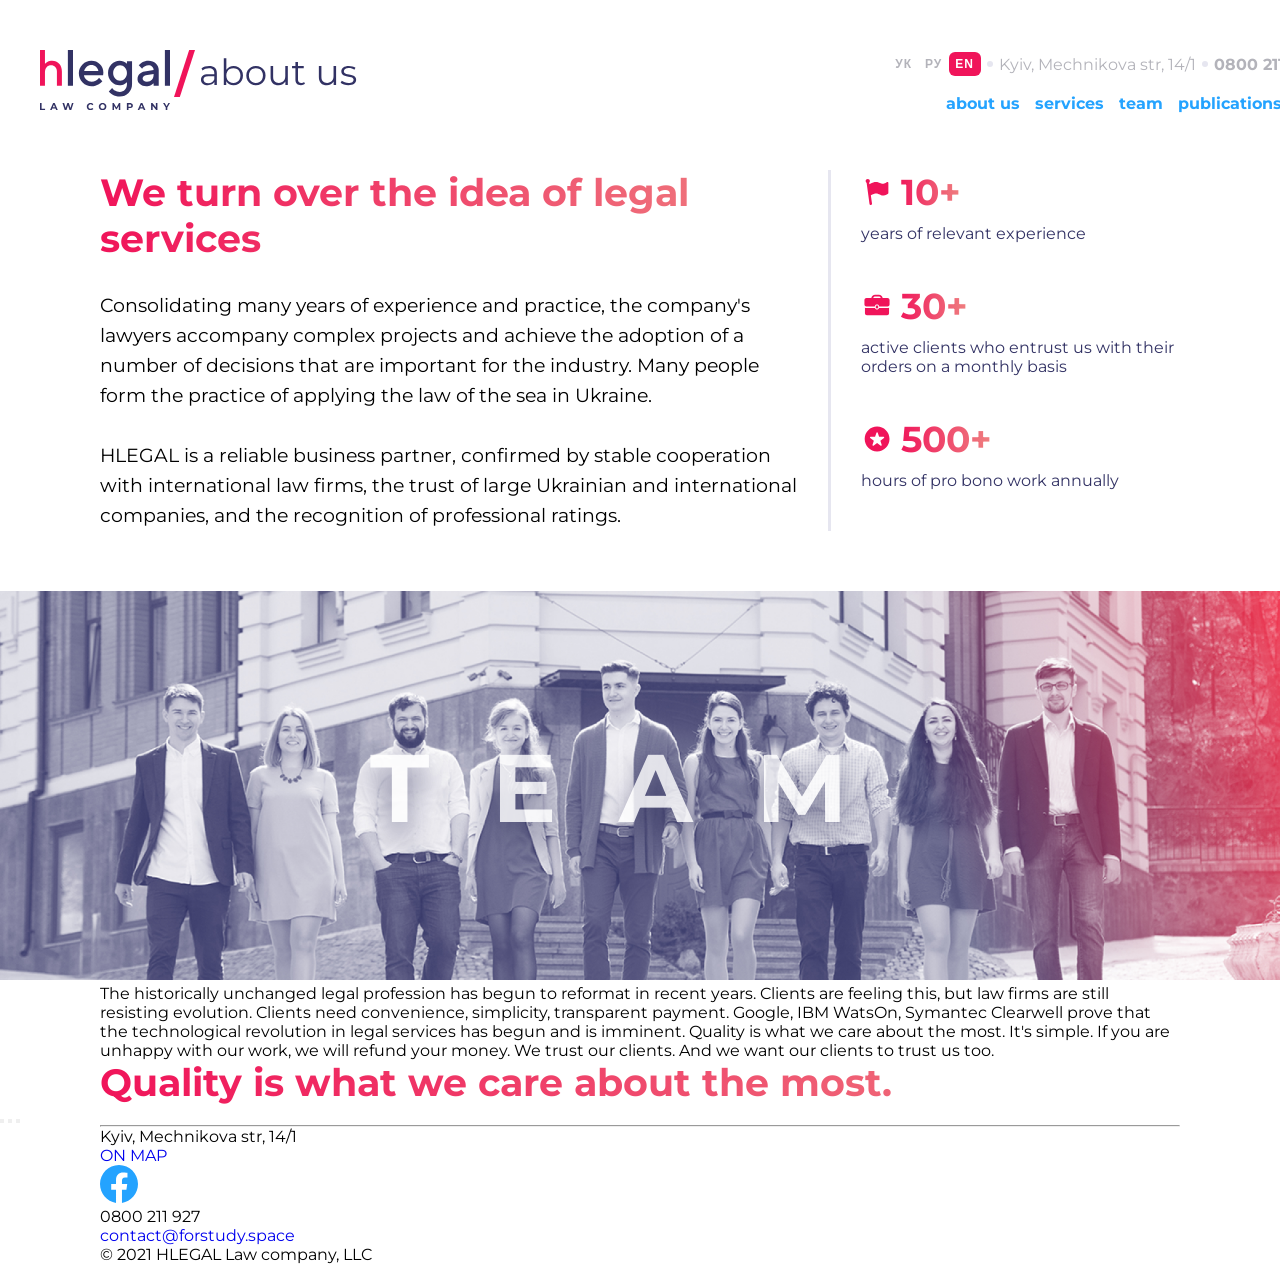
==== about_us.html @ ff767cca "about us page started" ====
<!DOCTYPE html>
<html lang="en">
<head>
    <meta charset="UTF-8">
    <meta name="viewport" content="width=device-width, initial-scale=1.0">
    <link rel="stylesheet" href="style/about_styles.css">
    <title>hillel_proj</title>
</head>
<body>
    <header>
        <div class="header">
            <div class="logo">
                <svg width="318" height="60" viewBox="0 0 318 60" fill="none" xmlns="http://www.w3.org/2000/svg">
                    <g clip-path="url(#clip0_158160_1750)">
                    <path d="M4.95672 0H0V35.7986H4.95672V22.5177C4.95672 20.2709 5.51557 18.4984 6.63326 17.2502C7.75095 16.002 9.2817 15.353 11.1769 15.353C12.8049 15.353 14.1655 15.9521 15.2589 17.1004C16.3523 18.2738 16.9112 19.7466 16.9112 21.5191V35.8236H21.8922V21.5191C21.8922 18.2238 20.9932 15.6276 19.1951 13.6804C17.3971 11.7332 15.0402 10.7596 12.1731 10.7596C11.347 10.7596 10.5209 10.8594 9.71906 11.0841C8.89294 11.3088 8.2369 11.5584 7.70235 11.833C7.16781 12.1076 6.65756 12.4072 6.1959 12.7567C5.73424 13.1062 5.41838 13.3558 5.27259 13.5056C5.1268 13.6554 5.00532 13.7552 4.95672 13.8301V0Z" fill="#F0145A"/>
                    <path d="M32.9727 0H27.8628V35.7689H32.9727V0Z" fill="#323264"/>
                    <path d="M63.1115 25.2933L63.367 22.7383C63.367 19.3148 62.2428 16.4532 59.9434 14.1538C57.6439 11.8544 54.7824 10.7302 51.3588 10.7302C47.9352 10.7302 44.9715 11.9566 42.5188 14.4093C40.0661 16.862 38.8397 19.7746 38.8397 23.2493C38.8397 26.8262 40.1172 29.8921 42.621 32.447C45.1248 35.002 48.1396 36.2794 51.6143 36.2794C52.9429 36.2794 54.1692 36.075 55.3956 35.7173C56.622 35.3086 57.6439 34.8998 58.3593 34.491C59.1258 34.0311 59.8923 33.5201 60.5565 32.958C61.2208 32.3959 61.6807 31.9872 61.8851 31.7317C62.0895 31.4762 62.2428 31.3229 62.345 31.1696L59.0236 27.8482L58.2571 28.8191C57.7461 29.4322 56.8775 30.0454 55.6511 30.7097C54.3736 31.374 53.0451 31.6806 51.6143 31.6806C49.6215 31.6806 47.9352 31.0674 46.5045 29.7899C45.0737 28.5125 44.2051 27.0306 43.9496 25.2933H63.1115ZM51.3588 15.0736C53.2495 15.0736 54.7824 15.6357 56.0599 16.7087C57.2862 17.8329 58.0527 19.2126 58.3593 20.9499H44.154C44.6138 19.2126 45.4314 17.8329 46.7089 16.7087C47.9352 15.6357 49.5193 15.0736 51.3588 15.0736Z" fill="#323264"/>
                    <path d="M86.9429 34.2866C86.9429 36.5349 86.2786 38.3744 84.899 39.8052C83.5704 41.1849 81.8842 41.9002 79.7891 41.9002C78.8694 41.9002 77.9496 41.7469 77.0809 41.4914C76.2122 41.2359 75.548 40.9294 74.9859 40.5717C74.4238 40.214 73.9128 39.8563 73.4018 39.3964C72.9419 38.9365 72.6354 38.6299 72.4821 38.4766C72.3288 38.3233 72.2266 38.17 72.1244 38.0679L68.803 41.3892L69.2118 41.9002C69.4673 42.2579 69.9271 42.7178 70.5403 43.2288C71.1535 43.6887 71.8689 44.1997 72.6865 44.7106C73.504 45.1705 74.526 45.5793 75.8035 45.937C77.0809 46.2947 78.4095 46.4991 79.7891 46.4991C83.2638 46.4991 86.1253 45.3238 88.5269 42.9733C90.8775 40.5717 92.0527 37.7102 92.0527 34.2355V11.2412H86.9429V13.7961L86.0742 13.0297C85.5121 12.5187 84.6435 12.0077 83.4171 11.4967C82.1907 10.9857 80.8622 10.7302 79.5336 10.7302C76.4166 10.7302 73.7595 11.9055 71.4601 14.3071C69.1607 16.7087 68.0365 19.5702 68.0365 22.9938C68.0365 26.4174 69.1607 29.2789 71.4601 31.6806C73.7595 34.0822 76.4166 35.2574 79.5336 35.2574C80.4023 35.2574 81.2199 35.1552 82.0885 34.9508C82.9061 34.6954 83.5704 34.4399 84.1325 34.1844C84.6946 33.9289 85.2055 33.6223 85.6654 33.2646C86.1253 32.9069 86.483 32.6514 86.5852 32.5492L86.9429 32.1915V34.2866ZM73.1463 22.9938C73.1463 20.8477 73.8106 19.0593 75.1903 17.5774C76.5699 16.0956 78.2051 15.3291 80.0446 15.3291C81.8842 15.3291 83.5193 16.0956 84.899 17.5774C86.2275 19.0593 86.9429 20.8477 86.9429 22.9938C86.9429 25.14 86.2275 26.9284 84.899 28.4103C83.5193 29.8921 81.8842 30.6586 80.0446 30.6586C78.2051 30.6586 76.5699 29.8921 75.1903 28.4103C73.8106 26.9284 73.1463 25.14 73.1463 22.9938Z" fill="#323264"/>
                    <path d="M118.724 35.7684V19.9279C118.724 17.3219 117.753 15.1247 115.863 13.3873C113.972 11.5989 111.519 10.7302 108.504 10.7302C107.329 10.7302 106.154 10.8835 105.03 11.1901C103.906 11.5478 102.986 11.9055 102.322 12.3143C101.657 12.7231 100.993 13.1829 100.38 13.745C99.7666 14.256 99.409 14.6137 99.2046 14.8181C99.0513 15.0225 98.898 15.1758 98.7958 15.3291L102.117 18.6505L102.781 17.7818C103.19 17.2197 103.906 16.7087 104.979 16.1467C106.052 15.5846 107.227 15.3291 108.504 15.3291C109.986 15.3291 111.213 15.789 112.184 16.6576C113.154 17.5263 113.614 18.6505 113.614 19.9279L104.672 21.4609C102.475 21.8186 100.686 22.6873 99.46 24.0669C98.1826 25.4466 97.5183 27.1328 97.5183 29.1256C97.5183 31.0163 98.3359 32.6514 99.971 34.0822C101.657 35.564 103.701 36.2794 106.205 36.2794C107.074 36.2794 107.891 36.1772 108.709 35.9217C109.578 35.7173 110.242 35.4618 110.804 35.2064C111.366 34.9509 111.877 34.6443 112.337 34.2866C112.797 33.9289 113.103 33.6734 113.308 33.5712C113.461 33.4179 113.563 33.2646 113.614 33.2135V35.7684H118.724ZM106.972 31.6806C105.643 31.6806 104.57 31.374 103.803 30.7608C102.986 30.1476 102.628 29.4322 102.628 28.6147C102.628 27.746 102.884 26.9795 103.446 26.4174C104.008 25.8554 104.774 25.4466 105.694 25.2933L113.614 24.0158V24.5268C113.614 26.8262 113.052 28.5636 111.877 29.841C110.702 31.0674 109.067 31.6806 106.972 31.6806Z" fill="#323264"/>
                    <path d="M130 0H124.89V35.7689H130V0Z" fill="#323264"/>
                    <path d="M0 53.1185H1.59915V58.7253H5.06396V60.0283H0V53.1185Z" fill="#323264"/>
                    <path d="M15.5016 58.5477H12.2934L11.6814 60.0283H10.0428L13.1226 53.1185H14.702L17.7917 60.0283H16.1136L15.5016 58.5477ZM14.9982 57.3335L13.9025 54.688L12.8067 57.3335H14.9982Z" fill="#323264"/>
                    <path d="M33.5121 53.1185L31.2516 60.0283H29.534L28.0138 55.3494L26.4443 60.0283H24.7366L22.4662 53.1185H24.1245L25.6842 57.9751L27.313 53.1185H28.7937L30.3731 58.0146L31.9821 53.1185H33.5121Z" fill="#323264"/>
                    <path d="M50.5232 60.1468C49.819 60.1468 49.1807 59.9954 48.6082 59.6927C48.0422 59.3834 47.5947 58.959 47.2657 58.4193C46.9432 57.8731 46.782 57.2578 46.782 56.5734C46.782 55.889 46.9432 55.277 47.2657 54.7373C47.5947 54.1911 48.0422 53.7667 48.6082 53.464C49.1807 53.1547 49.8223 53 50.5331 53C51.1319 53 51.6716 53.1053 52.152 53.3159C52.6389 53.5265 53.047 53.8292 53.376 54.224L52.3494 55.1717C51.8821 54.6321 51.303 54.3622 50.612 54.3622C50.1843 54.3622 49.8026 54.4577 49.467 54.6485C49.1313 54.8328 48.8681 55.0927 48.6773 55.4283C48.493 55.764 48.4009 56.1456 48.4009 56.5734C48.4009 57.0012 48.493 57.3828 48.6773 57.7185C48.8681 58.0541 49.1313 58.3173 49.467 58.5082C49.8026 58.6924 50.1843 58.7846 50.612 58.7846C51.303 58.7846 51.8821 58.5115 52.3494 57.9653L53.376 58.9129C53.047 59.3143 52.6389 59.6203 52.152 59.8309C51.665 60.0415 51.1221 60.1468 50.5232 60.1468Z" fill="#323264"/>
                    <path d="M62.5933 60.1468C61.876 60.1468 61.2278 59.9922 60.6487 59.6829C60.0761 59.3736 59.6253 58.9491 59.2963 58.4095C58.9738 57.8632 58.8126 57.2512 58.8126 56.5734C58.8126 55.8956 58.9738 55.2868 59.2963 54.7472C59.6253 54.201 60.0761 53.7733 60.6487 53.464C61.2278 53.1547 61.876 53 62.5933 53C63.3106 53 63.9555 53.1547 64.5281 53.464C65.1006 53.7733 65.5514 54.201 65.8804 54.7472C66.2095 55.2868 66.374 55.8956 66.374 56.5734C66.374 57.2512 66.2095 57.8632 65.8804 58.4095C65.5514 58.9491 65.1006 59.3736 64.5281 59.6829C63.9555 59.9922 63.3106 60.1468 62.5933 60.1468ZM62.5933 58.7846C63.0013 58.7846 63.3698 58.6924 63.6989 58.5082C64.0279 58.3173 64.2846 58.0541 64.4688 57.7185C64.6597 57.3828 64.7551 57.0012 64.7551 56.5734C64.7551 56.1456 64.6597 55.764 64.4688 55.4283C64.2846 55.0927 64.0279 54.8328 63.6989 54.6485C63.3698 54.4577 63.0013 54.3622 62.5933 54.3622C62.1853 54.3622 61.8168 54.4577 61.4877 54.6485C61.1587 54.8328 60.8987 55.0927 60.7079 55.4283C60.5236 55.764 60.4315 56.1456 60.4315 56.5734C60.4315 57.0012 60.5236 57.3828 60.7079 57.7185C60.8987 58.0541 61.1587 58.3173 61.4877 58.5082C61.8168 58.6924 62.1853 58.7846 62.5933 58.7846Z" fill="#323264"/>
                    <path d="M78.7995 60.0283L78.7896 55.8824L76.7561 59.2979H76.0355L74.0119 55.9713V60.0283H72.5115V53.1185H73.8342L76.4205 57.4125L78.9673 53.1185H80.2802L80.2999 60.0283H78.7995Z" fill="#323264"/>
                    <path d="M89.8659 53.1185C90.478 53.1185 91.0077 53.2205 91.4552 53.4245C91.9093 53.6285 92.2581 53.918 92.5016 54.2931C92.7451 54.6682 92.8668 55.1125 92.8668 55.6258C92.8668 56.1325 92.7451 56.5767 92.5016 56.9584C92.2581 57.3335 91.9093 57.623 91.4552 57.8271C91.0077 58.0245 90.478 58.1232 89.8659 58.1232H88.4741V60.0283H86.8749V53.1185H89.8659ZM89.7771 56.8202C90.2575 56.8202 90.6227 56.7182 90.8728 56.5142C91.1229 56.3036 91.2479 56.0074 91.2479 55.6258C91.2479 55.2375 91.1229 54.9414 90.8728 54.7373C90.6227 54.5268 90.2575 54.4215 89.7771 54.4215H88.4741V56.8202H89.7771Z" fill="#323264"/>
                    <path d="M103.148 58.5477H99.9396L99.3276 60.0283H97.6889L100.769 53.1185H102.348L105.438 60.0283H103.76L103.148 58.5477ZM102.644 57.3335L101.549 54.688L100.453 57.3335H102.644Z" fill="#323264"/>
                    <path d="M117.428 53.1185V60.0283H116.115L112.67 55.8331V60.0283H111.09V53.1185H112.413L115.848 57.3137V53.1185H117.428Z" fill="#323264"/>
                    <path d="M127.315 57.5803V60.0283H125.716V57.5605L123.041 53.1185H124.739L126.585 56.1884L128.43 53.1185H130L127.315 57.5803Z" fill="#323264"/>
                    <path fill-rule="evenodd" clip-rule="evenodd" d="M149.175 0H155L139.825 47H134L149.175 0Z" fill="#F0145A"/>
                    <path d="M169.188 15.92C171.66 15.92 173.556 16.544 174.876 17.792C176.196 19.016 176.856 20.84 176.856 23.264V35H174.408V32.048C173.832 33.032 172.98 33.8 171.852 34.352C170.748 34.904 169.428 35.18 167.892 35.18C165.78 35.18 164.1 34.676 162.852 33.668C161.604 32.66 160.98 31.328 160.98 29.672C160.98 28.064 161.556 26.768 162.708 25.784C163.884 24.8 165.744 24.308 168.288 24.308H174.3V23.156C174.3 21.524 173.844 20.288 172.932 19.448C172.02 18.584 170.688 18.152 168.936 18.152C167.736 18.152 166.584 18.356 165.48 18.764C164.376 19.148 163.428 19.688 162.636 20.384L161.484 18.476C162.444 17.66 163.596 17.036 164.94 16.604C166.284 16.148 167.7 15.92 169.188 15.92ZM168.288 33.164C169.728 33.164 170.964 32.84 171.996 32.192C173.028 31.52 173.796 30.56 174.3 29.312V26.216H168.36C165.12 26.216 163.5 27.344 163.5 29.6C163.5 30.704 163.92 31.58 164.76 32.228C165.6 32.852 166.776 33.164 168.288 33.164ZM193.554 15.92C195.33 15.92 196.938 16.328 198.378 17.144C199.818 17.936 200.946 19.064 201.762 20.528C202.578 21.992 202.986 23.66 202.986 25.532C202.986 27.404 202.578 29.072 201.762 30.536C200.946 32 199.818 33.14 198.378 33.956C196.938 34.772 195.33 35.18 193.554 35.18C191.97 35.18 190.542 34.844 189.27 34.172C188.022 33.5 187.014 32.528 186.246 31.256V35H183.798V8.288H186.354V19.664C187.146 18.44 188.154 17.516 189.378 16.892C190.626 16.244 192.018 15.92 193.554 15.92ZM193.374 32.912C194.694 32.912 195.894 32.612 196.974 32.012C198.054 31.388 198.894 30.512 199.494 29.384C200.118 28.256 200.43 26.972 200.43 25.532C200.43 24.092 200.118 22.808 199.494 21.68C198.894 20.552 198.054 19.688 196.974 19.088C195.894 18.464 194.694 18.152 193.374 18.152C192.03 18.152 190.818 18.464 189.738 19.088C188.682 19.688 187.842 20.552 187.218 21.68C186.618 22.808 186.318 24.092 186.318 25.532C186.318 26.972 186.618 28.256 187.218 29.384C187.842 30.512 188.682 31.388 189.738 32.012C190.818 32.612 192.03 32.912 193.374 32.912ZM215.937 35.18C214.113 35.18 212.469 34.772 211.005 33.956C209.541 33.116 208.389 31.964 207.549 30.5C206.709 29.036 206.289 27.38 206.289 25.532C206.289 23.684 206.709 22.028 207.549 20.564C208.389 19.1 209.541 17.96 211.005 17.144C212.469 16.328 214.113 15.92 215.937 15.92C217.761 15.92 219.405 16.328 220.869 17.144C222.333 17.96 223.473 19.1 224.289 20.564C225.129 22.028 225.549 23.684 225.549 25.532C225.549 27.38 225.129 29.036 224.289 30.5C223.473 31.964 222.333 33.116 220.869 33.956C219.405 34.772 217.761 35.18 215.937 35.18ZM215.937 32.912C217.281 32.912 218.481 32.612 219.537 32.012C220.617 31.388 221.457 30.512 222.057 29.384C222.657 28.256 222.957 26.972 222.957 25.532C222.957 24.092 222.657 22.808 222.057 21.68C221.457 20.552 220.617 19.688 219.537 19.088C218.481 18.464 217.281 18.152 215.937 18.152C214.593 18.152 213.381 18.464 212.301 19.088C211.245 19.688 210.405 20.552 209.781 21.68C209.181 22.808 208.881 24.092 208.881 25.532C208.881 26.972 209.181 28.256 209.781 29.384C210.405 30.512 211.245 31.388 212.301 32.012C213.381 32.612 214.593 32.912 215.937 32.912ZM247.831 16.064V35H245.383V31.544C244.711 32.696 243.787 33.596 242.611 34.244C241.435 34.868 240.091 35.18 238.579 35.18C236.107 35.18 234.151 34.496 232.711 33.128C231.295 31.736 230.587 29.708 230.587 27.044V16.064H233.143V26.792C233.143 28.784 233.635 30.296 234.619 31.328C235.603 32.36 237.007 32.876 238.831 32.876C240.823 32.876 242.395 32.276 243.547 31.076C244.699 29.852 245.275 28.16 245.275 26V16.064H247.831ZM264.962 33.848C264.482 34.28 263.882 34.616 263.162 34.856C262.466 35.072 261.734 35.18 260.966 35.18C259.19 35.18 257.822 34.7 256.862 33.74C255.902 32.78 255.422 31.424 255.422 29.672V18.224H252.038V16.064H255.422V11.924H257.978V16.064H263.738V18.224H257.978V29.528C257.978 30.656 258.254 31.52 258.806 32.12C259.382 32.696 260.198 32.984 261.254 32.984C261.782 32.984 262.286 32.9 262.766 32.732C263.27 32.564 263.702 32.324 264.062 32.012L264.962 33.848ZM296.101 16.064V35H293.653V31.544C292.981 32.696 292.057 33.596 290.881 34.244C289.705 34.868 288.361 35.18 286.849 35.18C284.377 35.18 282.421 34.496 280.981 33.128C279.565 31.736 278.857 29.708 278.857 27.044V16.064H281.413V26.792C281.413 28.784 281.905 30.296 282.889 31.328C283.873 32.36 285.277 32.876 287.101 32.876C289.093 32.876 290.665 32.276 291.817 31.076C292.969 29.852 293.545 28.16 293.545 26V16.064H296.101ZM308.335 35.18C306.799 35.18 305.323 34.964 303.907 34.532C302.515 34.076 301.423 33.512 300.631 32.84L301.783 30.824C302.575 31.448 303.571 31.964 304.771 32.372C305.971 32.756 307.219 32.948 308.515 32.948C310.243 32.948 311.515 32.684 312.331 32.156C313.171 31.604 313.591 30.836 313.591 29.852C313.591 29.156 313.363 28.616 312.907 28.232C312.451 27.824 311.875 27.524 311.179 27.332C310.483 27.116 309.559 26.912 308.407 26.72C306.871 26.432 305.635 26.144 304.699 25.856C303.763 25.544 302.959 25.028 302.287 24.308C301.639 23.588 301.315 22.592 301.315 21.32C301.315 19.736 301.975 18.44 303.295 17.432C304.615 16.424 306.451 15.92 308.803 15.92C310.027 15.92 311.251 16.088 312.475 16.424C313.699 16.736 314.707 17.156 315.499 17.684L314.383 19.736C312.823 18.656 310.963 18.116 308.803 18.116C307.171 18.116 305.935 18.404 305.095 18.98C304.279 19.556 303.871 20.312 303.871 21.248C303.871 21.968 304.099 22.544 304.555 22.976C305.035 23.408 305.623 23.732 306.319 23.948C307.015 24.14 307.975 24.344 309.199 24.56C310.711 24.848 311.923 25.136 312.835 25.424C313.747 25.712 314.527 26.204 315.175 26.9C315.823 27.596 316.147 28.556 316.147 29.78C316.147 31.436 315.451 32.756 314.059 33.74C312.691 34.7 310.783 35.18 308.335 35.18Z" fill="#323264"/>
                    </g>
                    <defs>
                    <clipPath id="clip0_158160_1750">
                    <rect width="318" height="60" fill="white"/>
                    </clipPath>
                    </defs>
                </svg>
            </div>
            <div class="header_right_side">
                <div class="right_top">
                    <div class="lng">
                        <button class="lng_button">УК</button>
                        <button class="lng_button">РУ</button>
                        <button class="lng_button current">EN</button>
                    </div>
                    <span></span>
                    <a class="address" href="#">Kyiv, Mechnikova str, 14/1</a>
                    <span></span>
                    <a class="phone_numer" href="#">0800 211 927</a>
                    <span></span>
                    <a class="facebook" href="#">
                        <svg class="facebook_svg" viewBox="0 0 24 24" width="24" height="24">
                            <use href="./images/sprite.svg#facebook" x="0" y="0"></use>
                        </svg>
                    </a>  
                </div>
                <div class="lil-logo"> 
                    <input type="checkbox" id="menuCheckBox">
                    <div class="burger-menu">
                        <svg width="32" height="33" viewBox="0 0 32 33" fill="none" xmlns="http://www.w3.org/2000/svg">
                                <path d="M7 10.5H25" stroke="white" stroke-width="2"/>
                                <path d="M7 16.5H25" stroke="white" stroke-width="2"/>
                                <path d="M7 22.5H25" stroke="white" stroke-width="2"/>
                        </svg>
                    </div>
                    <ul class="right_bottom" id="menu_hided">
                        <li><a href="#">about us</a></li>
                        <li><a href="#">services</a></li>
                        <li><a href="#">team</a></li>
                        <li><a href="#">publications</a></li>
                        <li><a href="#">contact</a></li>
                    </ul>
                </div>
                <ul class="right_bottom" id="menu">
                    <li><a href="#">about us</a></li>
                    <li><a href="#">services</a></li>
                    <li><a href="#">team</a></li>
                    <li><a href="#">publications</a></li>
                    <li><a href="#">contact</a></li>
                </ul>
            </div>
        </div>
    </header>
    <main>
        <section class="hero_section">
            <div class="hero_section_conteiener conteiner">
                <div class="idea">
                    <h2 class="title">We turn over the idea of legal services</h2>
                    <article>Consolidating many years of experience and practice, the company's lawyers accompany complex projects and achieve the adoption of a number of decisions that are important for the industry. Many people form the practice of applying the law of the sea in Ukraine.
                        <br><br>HLEGAL is a reliable business partner, confirmed by stable cooperation with international law firms, the trust of large Ukrainian and international companies, and the recognition of professional ratings.
                    </article>
                </div>
                <div class="advantages">
                    <hr>
                    <div class="advantages_items">
                        <div class="advantages_item">
                            <svg class="advantages_item_svg" viewBox="0 0 32 32" width="32" height="32" fill="none">
                                <use href="./images/sprite.svg#flag" x="0" y="3"></use>
                            </svg>
                            <h2>10+</h2>
                            <p>years of relevant experience</p>
                        </div>
                        <div class="advantages_item">
                            <svg class="advantages_item_svg" viewBox="0 0 32 32" width="32" height="32" fill="none">
                                <use href="./images/sprite.svg#portfel" x="0" y="2"></use>
                            </svg>
                            <h2>30+</h2>
                            <p>active clients who entrust us with their orders on a monthly basis</p>
                        </div>
                        <div class="advantages_item">
                            <svg class="advantages_item_svg" viewBox="0 0 32 32" width="32" height="32" fill="none">
                                <use href="./images/sprite.svg#star" x="0" y="3"></use>
                            </svg>
                            <h2>500+</h2>
                            <p>hours of pro bono work annually</p>
                        </div>
                    </div>
                </div>
            </div>
        </section>
        <section class="team_img">
            <img src="./images/TEAM.jpg" alt="team img">
            <div class="team_text conteiner"><h1>TEAM</h1></div>
        </section>
        <section class="quality">
            <div class="quality_conteiner conteiner">
                <article>
                    The historically unchanged legal profession has begun to reformat in recent years. Clients are feeling this, but law firms are still resisting evolution. Clients need convenience, simplicity, transparent payment. Google, IBM WatsOn, Symantec Clearwell prove that the technological revolution in legal services has begun and is imminent.
                    Quality is what we care about the most.
                    It's simple. If you are unhappy with our work, we will refund your money. We trust our clients. And we want our clients to trust us too.
                </article>
                <h2 class="title">Quality is what we care about the most.</h2>
            </div>
        </section> 
    </main>
    <section class="achievements">
        <div></div>
        <button></button>
        <button></button>
        <button></button>
    </section>
    <footer class="footer_conteiner">
        <div class="footer conteiner">
            <hr>
            <div class="footer_info">
                <div class="footer_left">
                    <div class="footer_address">
                        <p>Kyiv, Mechnikova str, 14/1</p>
                        <span></span>
                        <a href="#">ON MAP</a>
                    </div>
                    <div class="footer_number">
                        <a href="#">
                            <svg width="38" height="38" viewBox="0 0 38 38" fill="none" xmlns="http://www.w3.org/2000/svg">
                                <g clip-path="url(#clip0_157704_1794)">
                                <path d="M38 19.1161C38 8.55857 29.4934 0 19 0C8.50658 0 0 8.55857 0 19.1161C0 28.6575 6.94803 36.5659 16.0312 38V24.6419H11.207V19.1161H16.0312V14.9046C16.0312 10.1136 18.8678 7.46723 23.2078 7.46723C25.2866 7.46723 27.4609 7.84059 27.4609 7.84059V12.545H25.0651C22.7048 12.545 21.9688 14.0185 21.9688 15.5302V19.1161H27.2383L26.3959 24.6419H21.9688V38C31.052 36.5659 38 28.6575 38 19.1161Z" fill="#24A3FF"/>
                                </g>
                                <defs>
                                <clipPath id="clip0_157704_1794">
                                <rect width="38" height="38" fill="white"/>
                                </clipPath>
                                </defs>
                            </svg>
                        </a>
                        <span></span>
                        <p>0800 211 927</p>
                        <span></span>
                        <a href="#">contact@forstudy.space</a>
                    </div>
                </div>
                <p class="LLC">© 2021 HLEGAL Law company, LLC</p>
            </div>
        </div>
        
    </footer>
</body>
</html>
---- style/about_styles.css ----
@import url("https://fonts.googleapis.com/css2?family=Montserrat:ital,wght@0,100..900;1,100..900&family=Roboto:ital,wght@0,100;0,300;0,400;0,500;0,700;0,900;1,100;1,300;1,400;1,500;1,700;1,900&display=swap");
* {
  padding: 0;
  margin: 0;
}

li {
  list-style: none;
}

a {
  text-decoration: none;
}

html {
  scroll-behavior: smooth;
}

body {
  font-family: "Montserrat", sans-serif;
}

.conteiner {
  width: 68.75%;
  margin: 0 auto;
  max-width: 1320px;
  min-width: 1080px;
}

.header {
  display: flex;
  justify-content: space-between;
  top: 50px;
  position: absolute;
  min-width: 1320px;
  width: 100%;
  max-width: 1560px;
  margin: 0 60px;
  z-index: 10;
  left: 50%;
  transform: translate(-50%);
}
.header .lil-logo {
  display: none;
}
.header .header_right_side {
  font-weight: 700;
  font-size: 16px;
}
.header .header_right_side .right_top {
  display: flex;
  align-items: center;
}
.header .header_right_side .right_top a {
  transition: 0.4s ease;
}
.header .header_right_side .right_top .lng {
  display: flex;
}
.header .header_right_side .right_top .lng_button {
  font-weight: 700;
  font-size: 12px;
  line-height: 14.63px;
  letter-spacing: 1px;
  text-align: center;
  color: #B3B3BA;
  background: none;
  border-radius: 6px;
  padding: 5px 7px 5px 6px;
  border: none;
  cursor: pointer;
  transition: 0.4s ease;
}
.header .header_right_side .right_top .lng_button:hover {
  background-color: rgba(255, 255, 255, 0.2);
  color: #fff;
}
.header .header_right_side .right_top .lng_button:focus {
  background-color: #F0145A;
  color: #fff;
}
.header .header_right_side .right_top .current {
  background: #F0145A;
  color: #fff;
}
.header .header_right_side .right_top span {
  background-color: #E6E6F0;
  border: none;
  border-radius: 6px;
  width: 6px;
  height: 6px;
  margin: 0 6px 0 6px;
}
.header .header_right_side .right_top .address {
  font-weight: 400;
  line-height: 19px;
  color: #B3B3BA;
}
.header .header_right_side .right_top .phone_numer {
  color: #B3B3BA;
}
.header .header_right_side .right_top .facebook_svg {
  fill: #B3B3BA;
  transition: 0.3s ease-out;
}
.header .header_right_side .right_top .facebook_svg:hover {
  fill: #F0145A;
}
.header .header_right_side .right_bottom {
  display: flex;
  justify-content: flex-end;
  gap: 15px;
  padding-top: 16px;
}
.header .header_right_side .right_bottom a {
  padding-bottom: 3px;
  border-bottom: 2px solid transparent;
  color: #24A3FF;
  transition: 0.4s ease;
}
.header .header_right_side .right_bottom a:hover {
  border-color: #24A3FF;
}
.header .header_right_side .right_bottom a:focus {
  color: #F0145A;
  border-color: #F0145A;
}

.title {
  font-size: 38px;
  font-weight: 700;
  line-height: 46.32px;
  background: linear-gradient(90deg, #F0145A, #EF8080);
  background-clip: text;
  -webkit-text-fill-color: transparent;
}

.hero_section_conteiener {
  margin-top: 170px;
  display: flex;
  gap: 30px;
  margin-bottom: 60px;
}
.hero_section_conteiener .idea {
  display: flex;
  flex-direction: column;
  gap: 28px;
  width: 71.363%;
  max-width: 942px;
  min-width: 662px;
}
.hero_section_conteiener .idea article {
  font-size: 19px;
  font-weight: 400;
  line-height: 30px;
}
.hero_section_conteiener .advantages {
  display: flex;
  gap: 30px;
  width: 388px;
}
.hero_section_conteiener .advantages .advantages_items {
  display: flex;
  flex-direction: column;
  gap: 40px;
}
.hero_section_conteiener .advantages .advantages_items .advantages_item h2 {
  display: inline;
  font-size: 36px;
  font-weight: 700;
  line-height: 44px;
  background: linear-gradient(90deg, #F0145A, #EF8080);
  background-clip: text;
  -webkit-text-fill-color: transparent;
  padding-left: 4px;
}
.hero_section_conteiener .advantages .advantages_items .advantages_item p {
  font-size: 16px;
  font-weight: 400;
  line-height: 19.5px;
  color: #323264;
  padding-top: 10px;
}
.hero_section_conteiener .advantages hr {
  width: 4px;
  border: none;
  background: #E6E6F0;
}

.team_img {
  position: relative;
}
.team_img img {
  width: 100%;
}
.team_img h1 {
  position: absolute;
  left: 50%;
  top: 50%;
  transform: translate(-50%, -50%);
  text-align: center;
  font-weight: 700;
  font-size: 96px;
  line-height: 117px;
  letter-spacing: 63px;
  color: #FFFFFF;
  opacity: 0.8;
  text-shadow: 0 15px 30px rgba(40, 40, 86, 0.8);
  width: 100%;
}

/*# sourceMappingURL=about_styles.css.map */
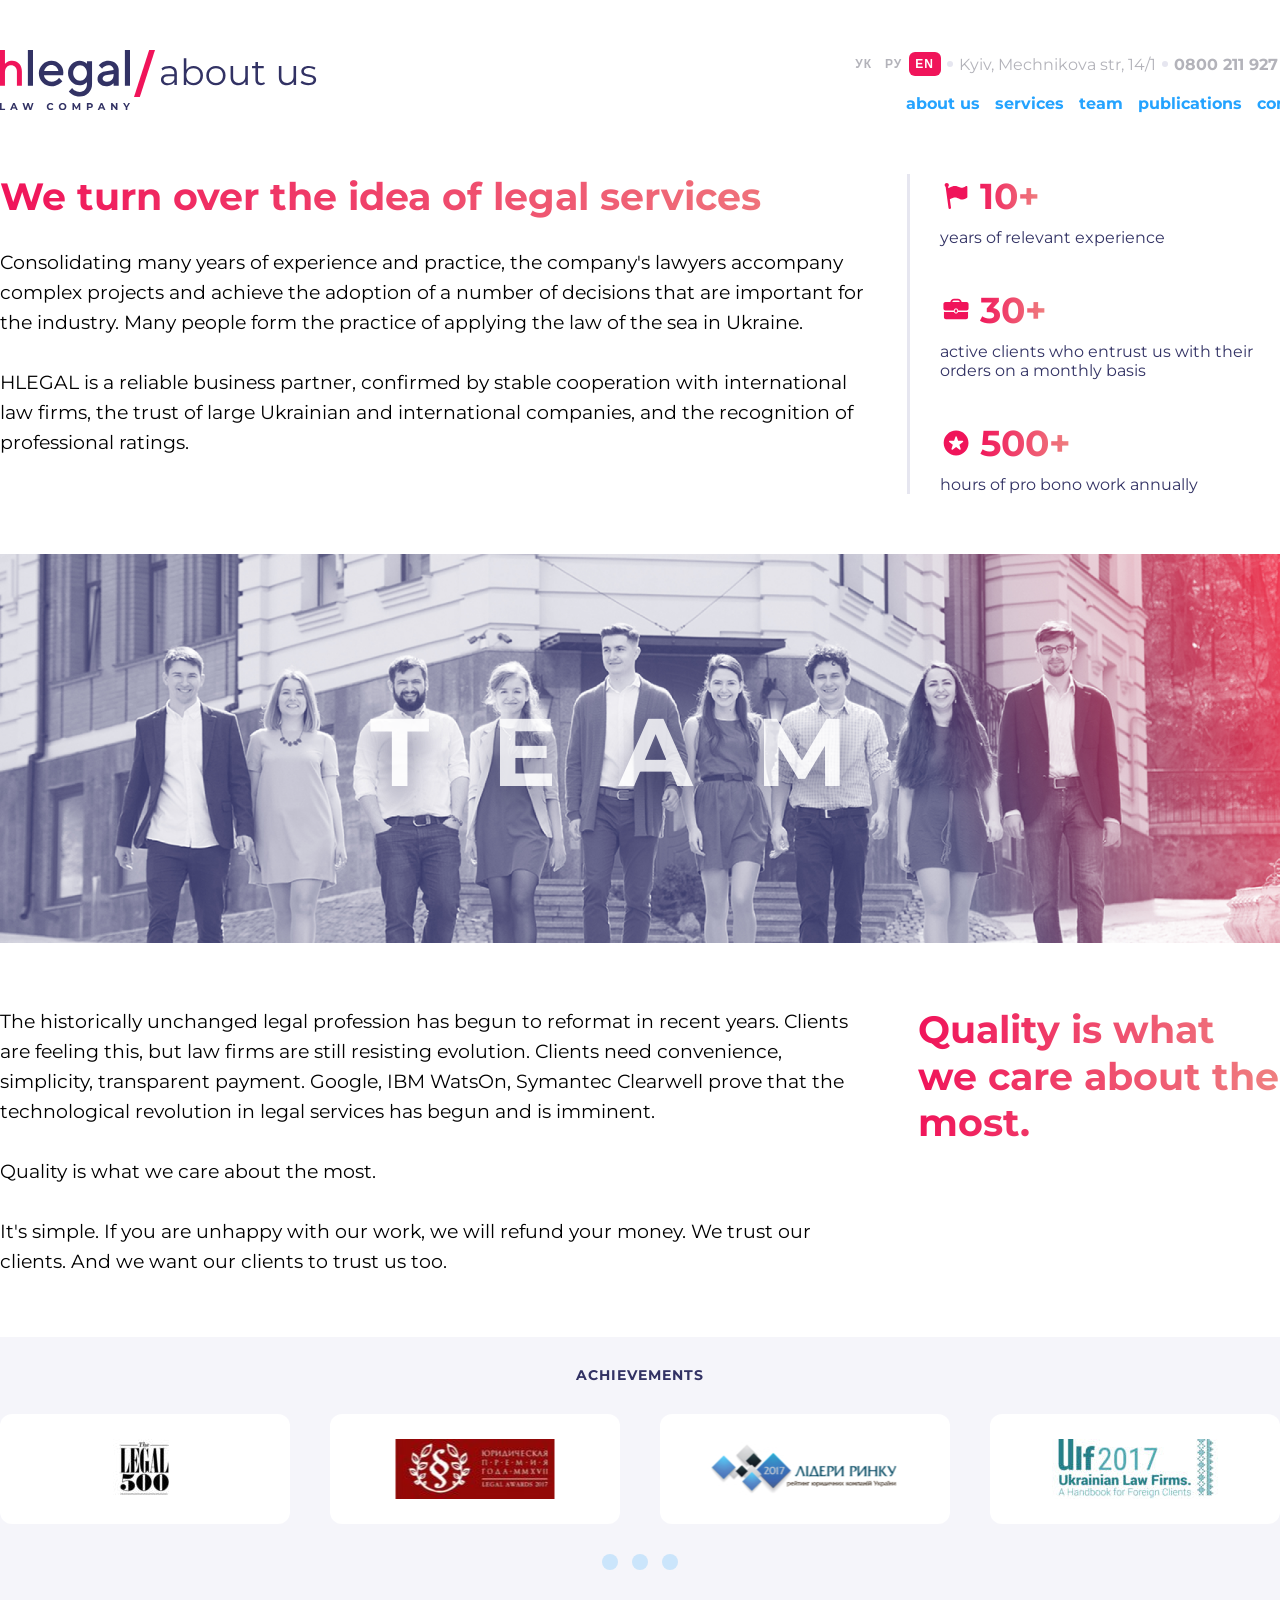
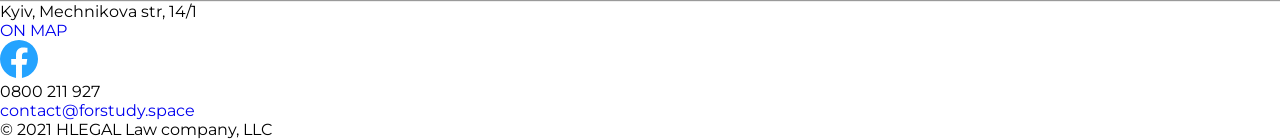
==== commit 810c66cb: "code update" ====
--- a/about_us.html
+++ b/about_us.html
@@ -127,8 +127,8 @@
         <section class="quality">
             <div class="quality_conteiner conteiner">
                 <article>
-                    The historically unchanged legal profession has begun to reformat in recent years. Clients are feeling this, but law firms are still resisting evolution. Clients need convenience, simplicity, transparent payment. Google, IBM WatsOn, Symantec Clearwell prove that the technological revolution in legal services has begun and is imminent.
-                    Quality is what we care about the most.
+                    The historically unchanged legal profession has begun to reformat in recent years. Clients are feeling this, but law firms are still resisting evolution. Clients need convenience, simplicity, transparent payment. Google, IBM WatsOn, Symantec Clearwell prove that the technological revolution in legal services has begun and is imminent.<br><br>
+                    Quality is what we care about the most.<br><br>
                     It's simple. If you are unhappy with our work, we will refund your money. We trust our clients. And we want our clients to trust us too.
                 </article>
                 <h2 class="title">Quality is what we care about the most.</h2>
@@ -136,14 +136,37 @@
         </section> 
     </main>
     <section class="achievements">
-        <div></div>
-        <button></button>
-        <button></button>
-        <button></button>
+        <div class="achievements_conteiner">
+            <h3>achievements</h3>
+            <div class="slider">
+                <div class="slider-line">
+                    <div class="slider_item">
+                        <img src="./images/Achievment-1.jpg" alt="the legal 500">
+                    </div>
+                    <div class="slider_item">
+                        <img src="./images/Achievment-2.png" alt="legal awards 2017">
+                    </div>
+                    <div class="slider_item">
+                        <img src="./images/Achievment-3.jpg" alt="market leaders 2017">
+                    </div>
+                    <div class="slider_item">
+                        <img src="./images/Achievment-4.jpg" alt="Ukra law firms 2017">
+                    </div>
+                </div>
+            </div>
+            <div class="slide_btns">
+                <button class="slide_1"></button>
+                <button class="slide_2"></button>
+                <button class="slide_3"></button>
+                <button class="slide_4"></button>
+                <button class="slide_5"></button>
+                <button class="slide_6"></button>
+            </div>
+            <hr>
+        </div>
     </section>
     <footer class="footer_conteiner">
         <div class="footer conteiner">
-            <hr>
             <div class="footer_info">
                 <div class="footer_left">
                     <div class="footer_address">
--- a/style/about_styles.css
+++ b/style/about_styles.css
@@ -21,24 +21,19 @@
 }
 
 .conteiner {
-  width: 68.75%;
+  width: 100%;
   margin: 0 auto;
-  max-width: 1320px;
-  min-width: 1080px;
+  max-width: 1360px;
+  min-width: 1200px;
 }
 
 .header {
   display: flex;
   justify-content: space-between;
-  top: 50px;
-  position: absolute;
   min-width: 1320px;
   width: 100%;
-  max-width: 1560px;
-  margin: 0 60px;
-  z-index: 10;
-  left: 50%;
-  transform: translate(-50%);
+  max-width: 1600px;
+  margin: 50px auto;
 }
 .header .lil-logo {
   display: none;
@@ -136,7 +131,7 @@
 }
 
 .hero_section_conteiener {
-  margin-top: 170px;
+  margin-top: 60px;
   display: flex;
   gap: 30px;
   margin-bottom: 60px;
@@ -208,5 +203,90 @@
   text-shadow: 0 15px 30px rgba(40, 40, 86, 0.8);
   width: 100%;
 }
-
+.quality_conteiner{
+  display: flex;
+  justify-content: space-between;
+  margin-top: 60px;
+  gap: 60px;
+  margin-bottom: 60px;
+}
+.quality_conteiner article{
+  font-size: 19px;
+  font-weight: 400;
+  line-height: 30px;
+  width: 100%;
+}
+.quality_conteiner h2{
+  max-width: 362px;
+}
+.achievements_conteiner{
+  display: flex;
+  flex-direction: column;
+  justify-content: center;
+  align-items: center;
+  gap: 30px;
+}
+.achievements{
+  background-color: #F5F5FA;
+}
+.achievements h3{
+  text-transform: uppercase;
+  color: #323264;
+  font-size: 14px;
+  font-weight: 700;
+  line-height: 17px;
+  letter-spacing: 1px;
+  text-align: center;
+  padding-top: 30px;
+}
+.slider{
+  width: 100%;
+  max-width: 1600px;
+}
+.slider-line{
+  display: flex;
+  gap: 40px;
+  justify-content: center;
+  align-items: center;
+}
+.slider_item{
+  height: 110px;
+  width: 23.125%;
+  background: #fff;
+  border-radius: 12px;
+  position: relative;
+}
+.slider_item img{
+  position: absolute;
+  left: 50%;
+  top: 50%;
+  transform: translate(-50%, -50%);
+}
+.slide_btns{
+  display: flex;
+  gap: 14px;
+}
+.slide_btns button{
+  width: 16px;
+  height: 16px;
+  background: #24A3FF;
+  border: none;
+  border-radius: 12px;
+  opacity: 0.2;
+  transition: 0.4s ease;
+}
+.slide_btns button:hover{
+  opacity: 0.6;
+}
+.slide_btns button:focus{
+  opacity: 1;
+}
+
+.slide_4, .slide_5, .slide_6{
+  display: none;
+}
+.achievements_conteiner hr{
+  width: 100%;
+  max-width: 1600px;
+}
 /*# sourceMappingURL=about_styles.css.map */
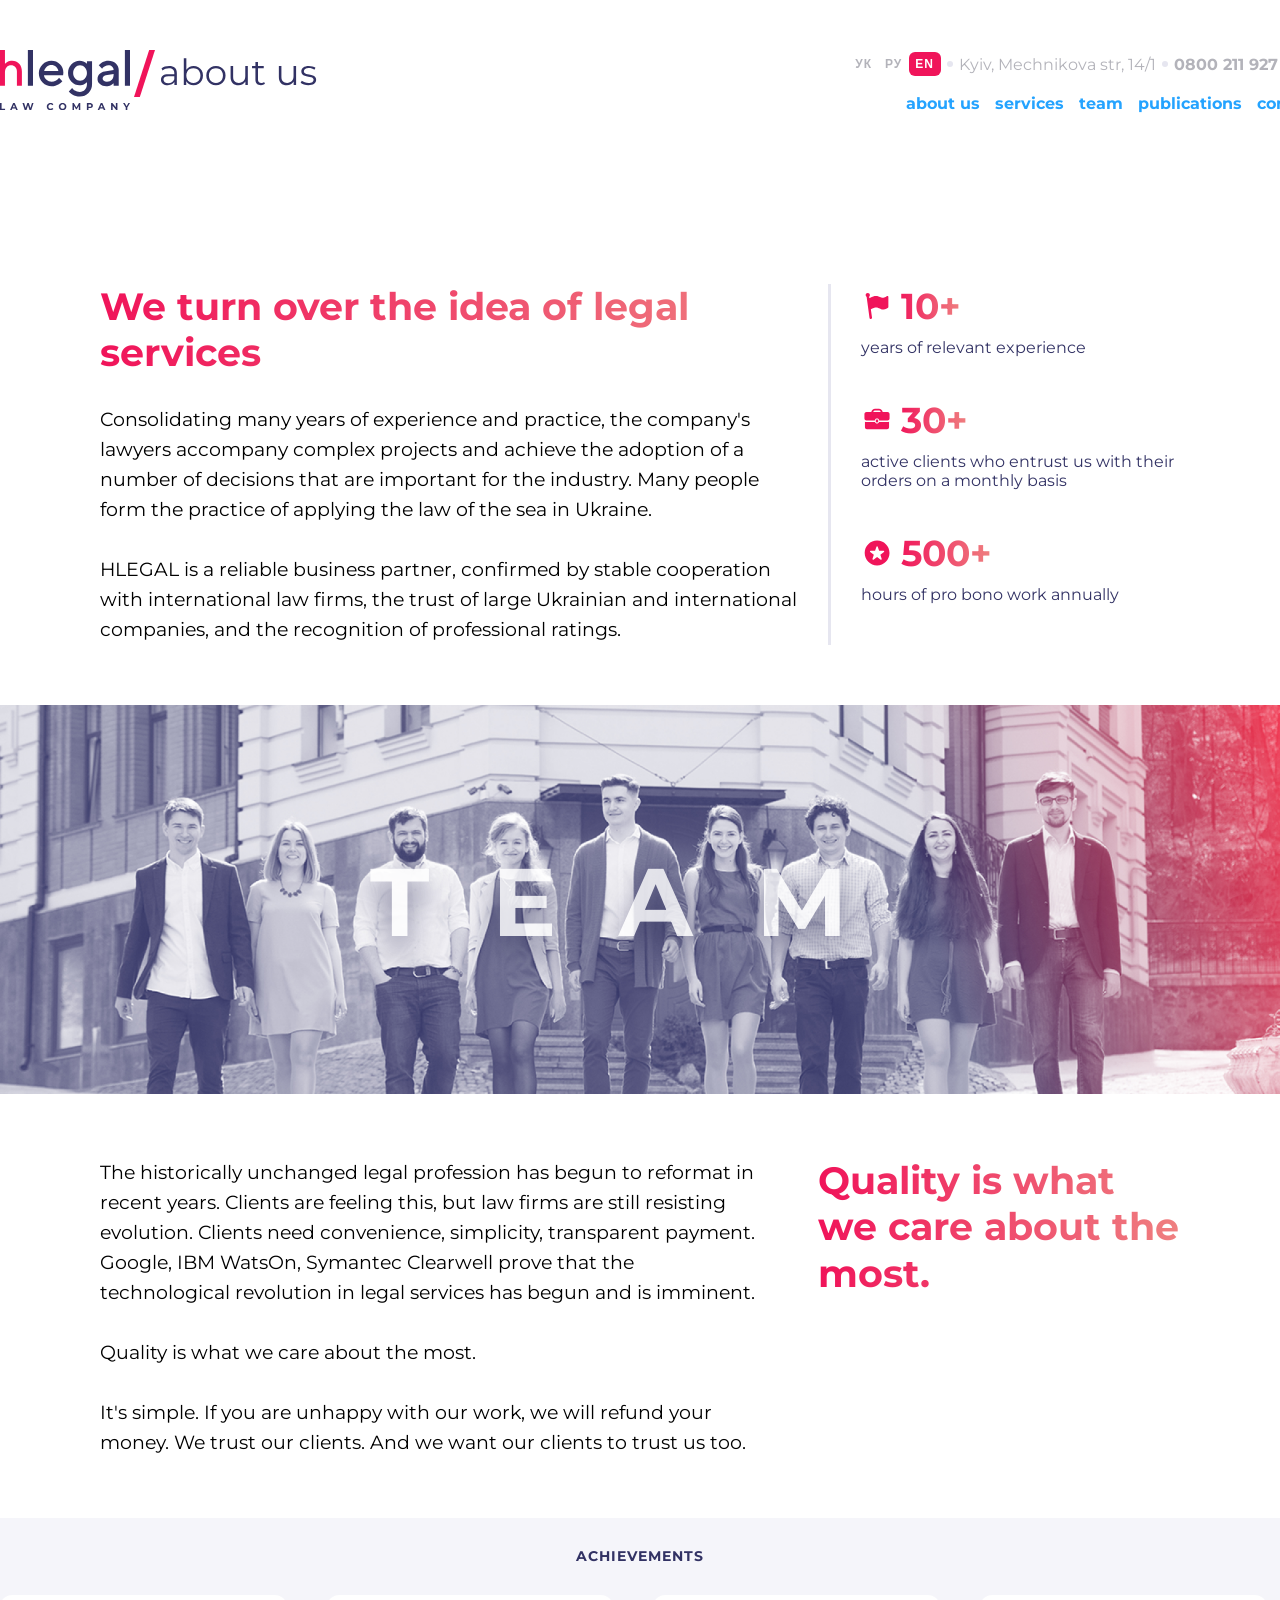
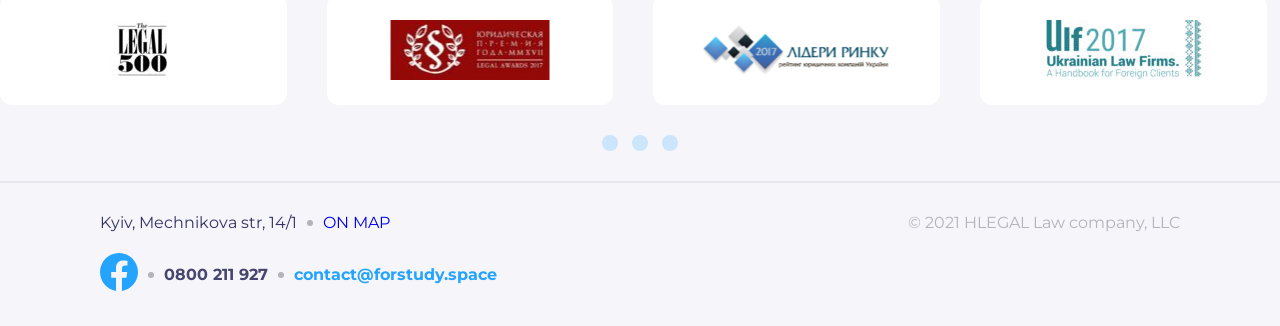
==== commit f2d78460: "code update" ====
--- a/about_us.html
+++ b/about_us.html
@@ -135,8 +135,8 @@
             </div>
         </section> 
     </main>
-    <section class="achievements">
-        <div class="achievements_conteiner">
+    <section class="achievements_conteiner">
+        <div class="achievements">
             <h3>achievements</h3>
             <div class="slider">
                 <div class="slider-line">
@@ -151,6 +151,12 @@
                     </div>
                     <div class="slider_item">
                         <img src="./images/Achievment-4.jpg" alt="Ukra law firms 2017">
+                    </div>
+                    <div class="slider_item">
+                        <img src="./images/" alt="img">
+                    </div>
+                    <div class="slider_item">
+                        <img src="./images/" alt="img">
                     </div>
                 </div>
             </div>
@@ -196,7 +202,7 @@
                 <p class="LLC">© 2021 HLEGAL Law company, LLC</p>
             </div>
         </div>
-        
     </footer>
+    <script src="./script/script_for_about_us.js"></script>
 </body>
 </html>    
--- a/style/about_styles.css
+++ b/style/about_styles.css
@@ -21,10 +21,10 @@
 }
 
 .conteiner {
-  width: 100%;
+  width: 68.75%;
   margin: 0 auto;
-  max-width: 1360px;
-  min-width: 1200px;
+  max-width: 1320px;
+  min-width: 1080px;
 }
 
 .header {
@@ -66,12 +66,12 @@
   cursor: pointer;
   transition: 0.4s ease;
 }
-.header .header_right_side .right_top .lng_button:hover {
-  background-color: rgba(255, 255, 255, 0.2);
-  color: #fff;
-}
-.header .header_right_side .right_top .lng_button:focus {
-  background-color: #F0145A;
+.header .header_right_side .right_top button:hover {
+  background: #F5F5FA;
+  color: #B3B3BA;
+}
+.header .header_right_side .right_top button:focus {
+  background: #F0145A;
   color: #fff;
 }
 .header .header_right_side .right_top .current {
@@ -131,7 +131,7 @@
 }
 
 .hero_section_conteiener {
-  margin-top: 60px;
+  margin-top: 170px;
   display: flex;
   gap: 30px;
   margin-bottom: 60px;
@@ -203,33 +203,35 @@
   text-shadow: 0 15px 30px rgba(40, 40, 86, 0.8);
   width: 100%;
 }
-.quality_conteiner{
+
+.quality_conteiner {
   display: flex;
   justify-content: space-between;
   margin-top: 60px;
   gap: 60px;
   margin-bottom: 60px;
 }
-.quality_conteiner article{
+.quality_conteiner article {
   font-size: 19px;
   font-weight: 400;
   line-height: 30px;
   width: 100%;
 }
-.quality_conteiner h2{
+.quality_conteiner h2 {
   max-width: 362px;
 }
-.achievements_conteiner{
+
+.achievements_conteiner {
+  background-color: #F5F5FA;
+}
+.achievements_conteiner .achievements {
   display: flex;
   flex-direction: column;
   justify-content: center;
   align-items: center;
   gap: 30px;
 }
-.achievements{
-  background-color: #F5F5FA;
-}
-.achievements h3{
+.achievements_conteiner .achievements h3 {
   text-transform: uppercase;
   color: #323264;
   font-size: 14px;
@@ -239,34 +241,38 @@
   text-align: center;
   padding-top: 30px;
 }
-.slider{
+.achievements_conteiner .achievements .slider {
   width: 100%;
   max-width: 1600px;
-}
-.slider-line{
+  overflow: hidden;
+}
+.achievements_conteiner .achievements .slider .slider-line {
   display: flex;
   gap: 40px;
   justify-content: center;
   align-items: center;
-}
-.slider_item{
+  width: 150%;
+  position: relative;
+  transition: 1s ease;
+}
+.achievements_conteiner .achievements .slider .slider-line .slider_item {
   height: 110px;
   width: 23.125%;
   background: #fff;
   border-radius: 12px;
   position: relative;
 }
-.slider_item img{
+.achievements_conteiner .achievements .slider .slider-line .slider_item img {
   position: absolute;
   left: 50%;
   top: 50%;
   transform: translate(-50%, -50%);
 }
-.slide_btns{
+.achievements_conteiner .slide_btns {
   display: flex;
   gap: 14px;
 }
-.slide_btns button{
+.achievements_conteiner .slide_btns button {
   width: 16px;
   height: 16px;
   background: #24A3FF;
@@ -275,18 +281,77 @@
   opacity: 0.2;
   transition: 0.4s ease;
 }
-.slide_btns button:hover{
+.achievements_conteiner .slide_btns :hover {
   opacity: 0.6;
 }
-.slide_btns button:focus{
+.achievements_conteiner .slide_btns :focus {
   opacity: 1;
 }
-
-.slide_4, .slide_5, .slide_6{
+.achievements_conteiner .slide_btns .slide_4, .achievements_conteiner .slide_btns .slide_5, .achievements_conteiner .slide_btns .slide_6 {
   display: none;
 }
-.achievements_conteiner hr{
+.achievements_conteiner hr {
+  height: 2px;
+  border: none;
+  background: #E6E6F0;
   width: 100%;
   max-width: 1600px;
 }
+
+.footer_conteiner {
+  background-color: #F5F5FA;
+}
+.footer_conteiner .footer {
+  padding: 30px 0;
+}
+.footer_conteiner .footer .footer_info {
+  display: flex;
+  justify-content: space-between;
+}
+.footer_conteiner .footer .footer_info .footer_left {
+  display: flex;
+  flex-direction: column;
+  row-gap: 21px;
+}
+.footer_conteiner .footer .footer_info .footer_left a:hover {
+  color: #F0145A;
+}
+.footer_conteiner .footer .footer_info .footer_left a:hover svg path {
+  color: #F0145A;
+  fill: #F0145A;
+}
+.footer_conteiner .footer .footer_info .footer_left div {
+  display: flex;
+  align-items: center;
+  column-gap: 10px;
+}
+.footer_conteiner .footer .footer_info .footer_left .footer_address p {
+  color: #323264;
+  font-weight: 400;
+  font-size: 16px;
+  line-height: 19.5px;
+}
+.footer_conteiner .footer .footer_info .footer_left span {
+  width: 6px;
+  height: 6px;
+  background: #B3B3BA;
+  border-radius: 10px;
+}
+.footer_conteiner .footer .footer_info .footer_left .footer_number {
+  color: #46466E;
+  font-weight: 700;
+  font-size: 16px;
+  line-height: 19.5px;
+}
+.footer_conteiner .footer .footer_info .footer_left .footer_number a {
+  color: #24A3FF;
+}
+.footer_conteiner .footer .footer_info .LLC {
+  color: #B3B3BA;
+  font-weight: 400;
+  font-size: 16px;
+  line-height: 19.5px;
+  text-align: right;
+}
+
 /*# sourceMappingURL=about_styles.css.map */
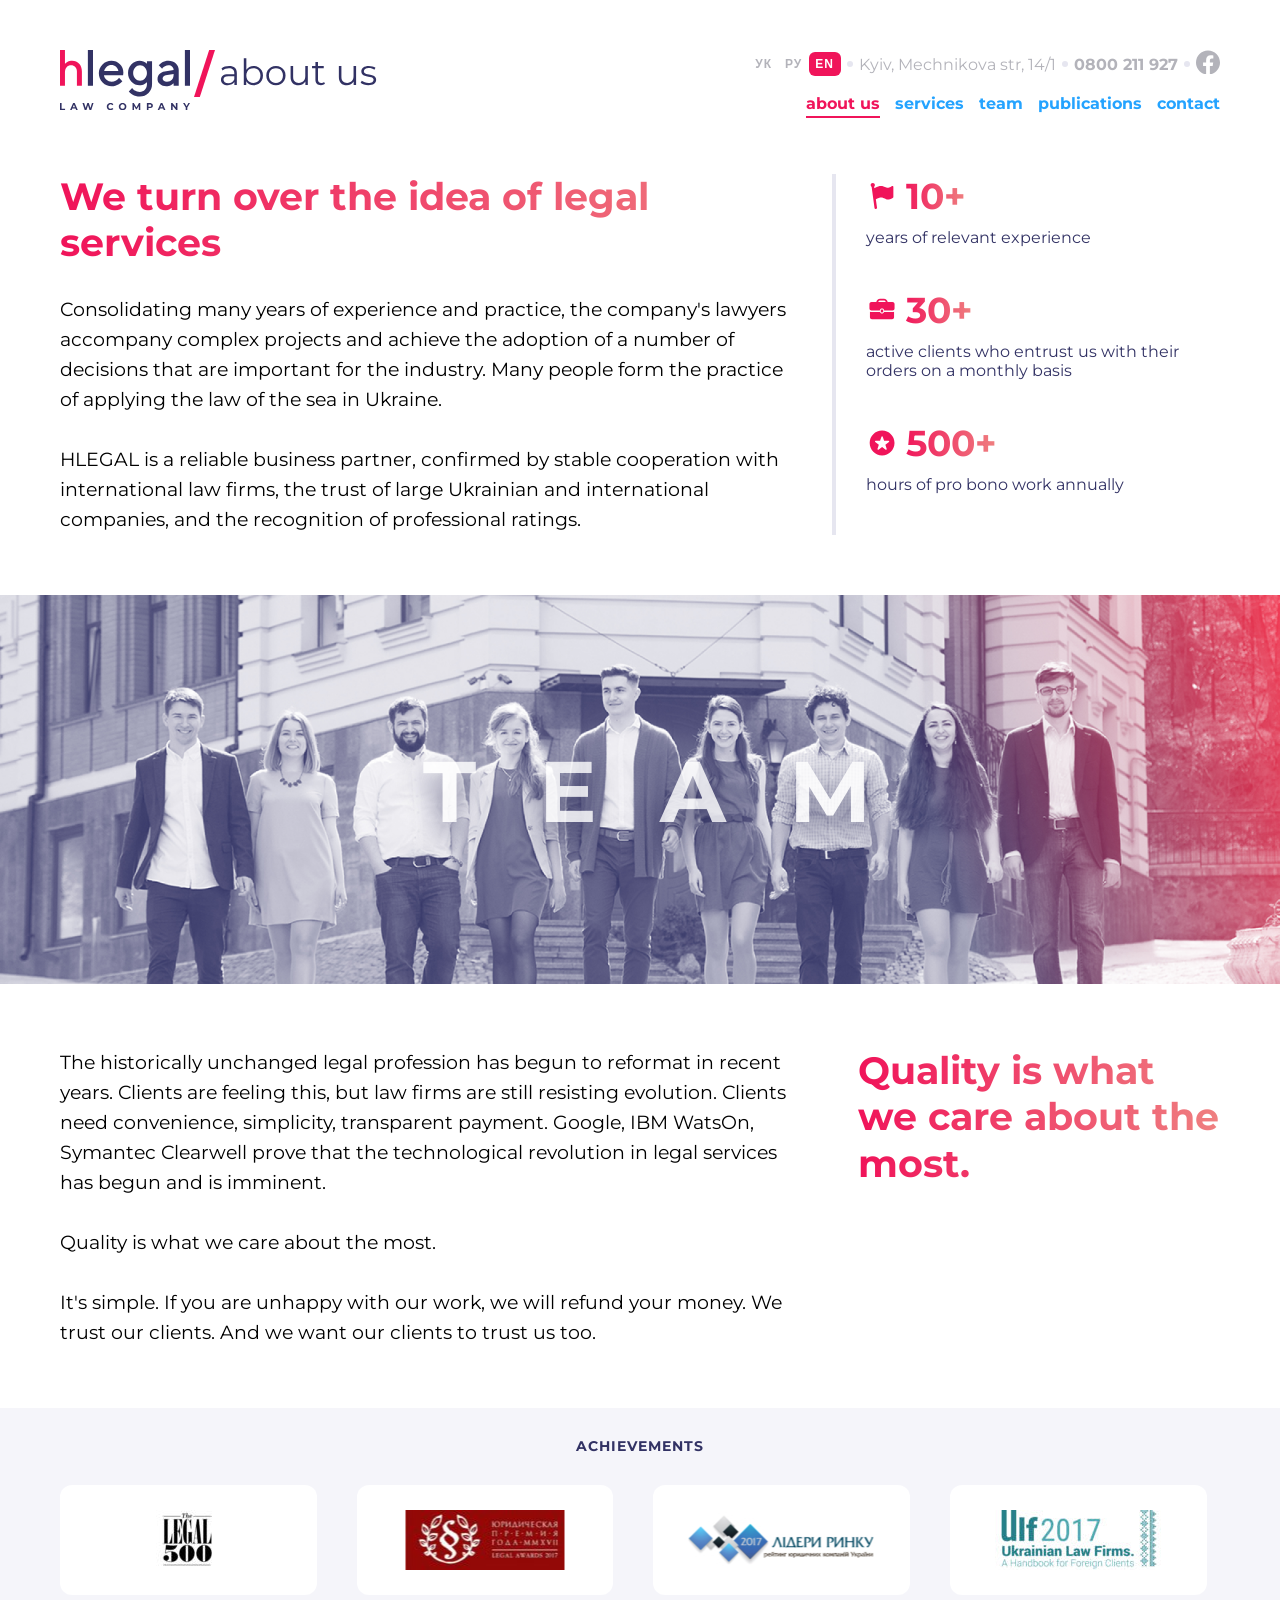
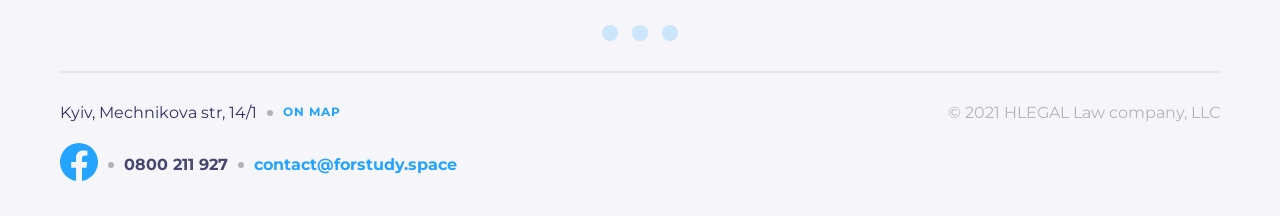
==== commit 3a6a6cde: "about us tablet sd done" ====
--- a/about_us.html
+++ b/about_us.html
@@ -8,7 +8,7 @@
 </head>
 <body>
     <header>
-        <div class="header">
+        <div class="header conteiner">
             <div class="logo">
                 <svg width="318" height="60" viewBox="0 0 318 60" fill="none" xmlns="http://www.w3.org/2000/svg">
                     <g clip-path="url(#clip0_158160_1750)">
@@ -60,13 +60,11 @@
                     <input type="checkbox" id="menuCheckBox">
                     <div class="burger-menu">
                         <svg width="32" height="33" viewBox="0 0 32 33" fill="none" xmlns="http://www.w3.org/2000/svg">
-                                <path d="M7 10.5H25" stroke="white" stroke-width="2"/>
-                                <path d="M7 16.5H25" stroke="white" stroke-width="2"/>
-                                <path d="M7 22.5H25" stroke="white" stroke-width="2"/>
+                               <use href="./images/sprite.svg#burger_menu_icon" x="0" y="0"></use>
                         </svg>
                     </div>
                     <ul class="right_bottom" id="menu_hided">
-                        <li><a href="#">about us</a></li>
+                        <li><a class="current-text" href="#">about us</a></li>
                         <li><a href="#">services</a></li>
                         <li><a href="#">team</a></li>
                         <li><a href="#">publications</a></li>
@@ -74,7 +72,7 @@
                     </ul>
                 </div>
                 <ul class="right_bottom" id="menu">
-                    <li><a href="#">about us</a></li>
+                    <li><a class="current-text" href="#">about us</a></li>
                     <li><a href="#">services</a></li>
                     <li><a href="#">team</a></li>
                     <li><a href="#">publications</a></li>
@@ -85,7 +83,7 @@
     </header>
     <main>
         <section class="hero_section">
-            <div class="hero_section_conteiener conteiner">
+            <div class="hero_section_conteiner conteiner">
                 <div class="idea">
                     <h2 class="title">We turn over the idea of legal services</h2>
                     <article>Consolidating many years of experience and practice, the company's lawyers accompany complex projects and achieve the adoption of a number of decisions that are important for the industry. Many people form the practice of applying the law of the sea in Ukraine.
@@ -122,7 +120,7 @@
         </section>
         <section class="team_img">
             <img src="./images/TEAM.jpg" alt="team img">
-            <div class="team_text conteiner"><h1>TEAM</h1></div>
+            <div class="team_text"><h1>TEAM</h1></div>
         </section>
         <section class="quality">
             <div class="quality_conteiner conteiner">
@@ -135,11 +133,11 @@
             </div>
         </section> 
     </main>
-    <section class="achievements_conteiner">
-        <div class="achievements">
+    <section class="achievements">
+        <div class="achievements_conteiner conteiner">
             <h3>achievements</h3>
             <div class="slider">
-                <div class="slider-line">
+                <div class="slider-line" style="left: 0px;">
                     <div class="slider_item">
                         <img src="./images/Achievment-1.jpg" alt="the legal 500">
                     </div>
@@ -171,36 +169,27 @@
             <hr>
         </div>
     </section>
-    <footer class="footer_conteiner">
-        <div class="footer conteiner">
-            <div class="footer_info">
-                <div class="footer_left">
-                    <div class="footer_address">
-                        <p>Kyiv, Mechnikova str, 14/1</p>
-                        <span></span>
-                        <a href="#">ON MAP</a>
-                    </div>
-                    <div class="footer_number">
-                        <a href="#">
-                            <svg width="38" height="38" viewBox="0 0 38 38" fill="none" xmlns="http://www.w3.org/2000/svg">
-                                <g clip-path="url(#clip0_157704_1794)">
-                                <path d="M38 19.1161C38 8.55857 29.4934 0 19 0C8.50658 0 0 8.55857 0 19.1161C0 28.6575 6.94803 36.5659 16.0312 38V24.6419H11.207V19.1161H16.0312V14.9046C16.0312 10.1136 18.8678 7.46723 23.2078 7.46723C25.2866 7.46723 27.4609 7.84059 27.4609 7.84059V12.545H25.0651C22.7048 12.545 21.9688 14.0185 21.9688 15.5302V19.1161H27.2383L26.3959 24.6419H21.9688V38C31.052 36.5659 38 28.6575 38 19.1161Z" fill="#24A3FF"/>
-                                </g>
-                                <defs>
-                                <clipPath id="clip0_157704_1794">
-                                <rect width="38" height="38" fill="white"/>
-                                </clipPath>
-                                </defs>
-                            </svg>
-                        </a>
-                        <span></span>
-                        <p>0800 211 927</p>
-                        <span></span>
-                        <a href="#">contact@forstudy.space</a>
-                    </div>
+    <footer class="footer">
+        <div class="footer_conteiner conteiner">
+            <div class="footer_left">
+                <div class="footer_address">
+                    <p>Kyiv, Mechnikova str, 14/1</p>
+                    <span></span>
+                    <a href="#">ON MAP</a>
                 </div>
-                <p class="LLC">© 2021 HLEGAL Law company, LLC</p>
+                <div class="footer_number">
+                    <a href="#">
+                        <svg class="footer_facebook_icon" width="38" height="38" viewBox="0 0 38 38" fill="none" xmlns="http://www.w3.org/2000/svg">
+                            <use href="./images/sprite.svg#footer_facebook" x="0" y="0"></use>
+                        </svg>
+                    </a>
+                    <span></span>
+                    <p>0800 211 927</p>
+                    <span></span>
+                    <a href="#">contact@forstudy.space</a>
+                </div>
             </div>
+            <p class="LLC">© 2021 HLEGAL Law company, LLC</p>
         </div>
     </footer>
     <script src="./script/script_for_about_us.js"></script>
--- a/style/about_styles.css
+++ b/style/about_styles.css
@@ -20,19 +20,11 @@
   font-family: "Montserrat", sans-serif;
 }
 
-.conteiner {
-  width: 68.75%;
-  margin: 0 auto;
-  max-width: 1320px;
-  min-width: 1080px;
-}
-
 .header {
   display: flex;
   justify-content: space-between;
   min-width: 1320px;
-  width: 100%;
-  max-width: 1600px;
+  width: 85%;
   margin: 50px auto;
 }
 .header .lil-logo {
@@ -116,7 +108,11 @@
 .header .header_right_side .right_bottom a:hover {
   border-color: #24A3FF;
 }
-.header .header_right_side .right_bottom a:focus {
+.header .header_right_side .right_bottom a:active {
+  color: #F0145A;
+  border-color: #F0145A;
+}
+.header .header_right_side .right_bottom li:first-of-type a {
   color: #F0145A;
   border-color: #F0145A;
 }
@@ -130,36 +126,38 @@
   -webkit-text-fill-color: transparent;
 }
 
-.hero_section_conteiener {
+.hero_section_conteiner {
+  margin: auto;
+  width: 71%;
   margin-top: 170px;
   display: flex;
   gap: 30px;
   margin-bottom: 60px;
-}
-.hero_section_conteiener .idea {
+  min-width: 1080px;
+}
+.hero_section_conteiner .idea {
   display: flex;
   flex-direction: column;
   gap: 28px;
-  width: 71.363%;
-  max-width: 942px;
-  min-width: 662px;
-}
-.hero_section_conteiener .idea article {
+  width: 75%;
+}
+.hero_section_conteiner .idea article {
   font-size: 19px;
   font-weight: 400;
   line-height: 30px;
 }
-.hero_section_conteiener .advantages {
+.hero_section_conteiner .advantages {
   display: flex;
   gap: 30px;
   width: 388px;
 }
-.hero_section_conteiener .advantages .advantages_items {
+.hero_section_conteiner .advantages .advantages_items {
   display: flex;
   flex-direction: column;
   gap: 40px;
-}
-.hero_section_conteiener .advantages .advantages_items .advantages_item h2 {
+  width: 354px;
+}
+.hero_section_conteiner .advantages .advantages_items .advantages_item h2 {
   display: inline;
   font-size: 36px;
   font-weight: 700;
@@ -169,14 +167,14 @@
   -webkit-text-fill-color: transparent;
   padding-left: 4px;
 }
-.hero_section_conteiener .advantages .advantages_items .advantages_item p {
+.hero_section_conteiner .advantages .advantages_items .advantages_item p {
   font-size: 16px;
   font-weight: 400;
   line-height: 19.5px;
   color: #323264;
   padding-top: 10px;
 }
-.hero_section_conteiener .advantages hr {
+.hero_section_conteiner .advantages hr {
   width: 4px;
   border: none;
   background: #E6E6F0;
@@ -190,7 +188,7 @@
 }
 .team_img h1 {
   position: absolute;
-  left: 50%;
+  left: 51.5%;
   top: 50%;
   transform: translate(-50%, -50%);
   text-align: center;
@@ -201,15 +199,18 @@
   color: #FFFFFF;
   opacity: 0.8;
   text-shadow: 0 15px 30px rgba(40, 40, 86, 0.8);
-  width: 100%;
+  width: fit-content;
 }
 
 .quality_conteiner {
   display: flex;
   justify-content: space-between;
+  margin: auto;
+  width: 71%;
   margin-top: 60px;
   gap: 60px;
   margin-bottom: 60px;
+  min-width: 1086px;
 }
 .quality_conteiner article {
   font-size: 19px;
@@ -221,17 +222,20 @@
   max-width: 362px;
 }
 
-.achievements_conteiner {
+.achievements {
   background-color: #F5F5FA;
 }
-.achievements_conteiner .achievements {
+.achievements .achievements_conteiner {
   display: flex;
   flex-direction: column;
   justify-content: center;
   align-items: center;
   gap: 30px;
-}
-.achievements_conteiner .achievements h3 {
+  width: 85%;
+  margin: 0 auto;
+  min-width: 1320px;
+}
+.achievements .achievements_conteiner h3 {
   text-transform: uppercase;
   color: #323264;
   font-size: 14px;
@@ -241,12 +245,12 @@
   text-align: center;
   padding-top: 30px;
 }
-.achievements_conteiner .achievements .slider {
+.achievements .achievements_conteiner .slider {
   width: 100%;
   max-width: 1600px;
   overflow: hidden;
 }
-.achievements_conteiner .achievements .slider .slider-line {
+.achievements .achievements_conteiner .slider .slider-line {
   display: flex;
   gap: 40px;
   justify-content: center;
@@ -255,24 +259,23 @@
   position: relative;
   transition: 1s ease;
 }
-.achievements_conteiner .achievements .slider .slider-line .slider_item {
+.achievements .achievements_conteiner .slider .slider-line .slider_item {
   height: 110px;
   width: 23.125%;
   background: #fff;
   border-radius: 12px;
-  position: relative;
-}
-.achievements_conteiner .achievements .slider .slider-line .slider_item img {
-  position: absolute;
+}
+.achievements .achievements_conteiner .slider .slider-line .slider_item img {
   left: 50%;
   top: 50%;
   transform: translate(-50%, -50%);
-}
-.achievements_conteiner .slide_btns {
+  position: relative;
+}
+.achievements .slide_btns {
   display: flex;
   gap: 14px;
 }
-.achievements_conteiner .slide_btns button {
+.achievements .slide_btns button {
   width: 16px;
   height: 16px;
   background: #24A3FF;
@@ -281,16 +284,16 @@
   opacity: 0.2;
   transition: 0.4s ease;
 }
-.achievements_conteiner .slide_btns :hover {
+.achievements .slide_btns :hover {
   opacity: 0.6;
 }
-.achievements_conteiner .slide_btns :focus {
+.achievements .slide_btns :focus {
   opacity: 1;
 }
-.achievements_conteiner .slide_btns .slide_4, .achievements_conteiner .slide_btns .slide_5, .achievements_conteiner .slide_btns .slide_6 {
+.achievements .slide_btns .slide_4, .achievements .slide_btns .slide_5, .achievements .slide_btns .slide_6 {
   display: none;
 }
-.achievements_conteiner hr {
+.achievements hr {
   height: 2px;
   border: none;
   background: #E6E6F0;
@@ -298,55 +301,71 @@
   max-width: 1600px;
 }
 
-.footer_conteiner {
+.footer {
   background-color: #F5F5FA;
 }
-.footer_conteiner .footer {
+.footer .footer_conteiner {
   padding: 30px 0;
-}
-.footer_conteiner .footer .footer_info {
+  width: 84%;
+  min-width: 1320px;
+  margin: auto;
   display: flex;
   justify-content: space-between;
 }
-.footer_conteiner .footer .footer_info .footer_left {
+.footer .footer_conteiner .footer_left {
   display: flex;
   flex-direction: column;
   row-gap: 21px;
 }
-.footer_conteiner .footer .footer_info .footer_left a:hover {
-  color: #F0145A;
-}
-.footer_conteiner .footer .footer_info .footer_left a:hover svg path {
-  color: #F0145A;
-  fill: #F0145A;
-}
-.footer_conteiner .footer .footer_info .footer_left div {
+.footer .footer_conteiner .footer_left div {
   display: flex;
   align-items: center;
   column-gap: 10px;
 }
-.footer_conteiner .footer .footer_info .footer_left .footer_address p {
+.footer .footer_conteiner .footer_left .footer_address p {
   color: #323264;
   font-weight: 400;
   font-size: 16px;
   line-height: 19.5px;
 }
-.footer_conteiner .footer .footer_info .footer_left span {
+.footer .footer_conteiner .footer_left .footer_address a {
+  color: #24A3FF;
+  font-weight: 700;
+  font-size: 12px;
+  line-height: 14.63px;
+  letter-spacing: 1px;
+  transition: 0.3s ease;
+}
+.footer .footer_conteiner .footer_left .footer_address a:hover {
+  color: #F0145A;
+}
+.footer .footer_conteiner .footer_left span {
   width: 6px;
   height: 6px;
   background: #B3B3BA;
   border-radius: 10px;
 }
-.footer_conteiner .footer .footer_info .footer_left .footer_number {
+.footer .footer_conteiner .footer_left .footer_number {
   color: #46466E;
   font-weight: 700;
   font-size: 16px;
   line-height: 19.5px;
 }
-.footer_conteiner .footer .footer_info .footer_left .footer_number a {
+.footer .footer_conteiner .footer_left .footer_number a {
   color: #24A3FF;
-}
-.footer_conteiner .footer .footer_info .LLC {
+  transition: 0.3s ease;
+}
+.footer .footer_conteiner .footer_left .footer_number a:hover {
+  color: #F0145A;
+}
+.footer .footer_conteiner .footer_left .footer_number .footer_facebook_icon {
+  fill: #24A3FF;
+  transition: 0.3s ease-in;
+}
+.footer .footer_conteiner .footer_left .footer_number .footer_facebook_icon:hover {
+  fill: #F0145A;
+}
+.footer .footer_conteiner .LLC {
   color: #B3B3BA;
   font-weight: 400;
   font-size: 16px;
@@ -354,4 +373,101 @@
   text-align: right;
 }
 
+@media screen and (max-width: 1440px) {
+  .team_text h1 {
+    left: 52.5%;
+  }
+}
+@media screen and (max-width: 1439px) {
+  .conteiner {
+    margin: 0 60px 60px 60px;
+    width: calc(100% - 120px);
+    min-width: 0;
+  }
+  .achievements .achievements_conteiner {
+    min-width: 0;
+    width: calc(100% - 120px);
+    margin: 0 60px;
+  }
+  .footer .footer_conteiner {
+    min-width: 0;
+    width: calc(100% - 120px);
+    margin: 0 60px;
+  }
+  .header {
+    margin-top: 50px;
+  }
+  .quality_conteiner {
+    margin-top: 60px;
+  }
+  .team_text h1 {
+    font-size: 86px;
+    line-height: 105px;
+    letter-spacing: 63px;
+    left: 53%;
+  }
+}
+@media screen and (max-width: 950px) {
+  .title {
+    width: 100%;
+  }
+  .header {
+    flex-direction: column-reverse;
+    margin-bottom: 95px;
+  }
+  .header .header_right_side .right_bottom {
+    justify-content: flex-start;
+    position: absolute;
+    width: fit-content;
+    top: 185px;
+  }
+  .header .logo {
+    margin: 30px 0;
+  }
+  .team_text h1 {
+    font-size: 46px;
+    line-height: 56px;
+    left: 54%;
+  }
+  .hero_section_conteiner {
+    flex-direction: column;
+  }
+  .hero_section_conteiner .idea {
+    width: 100%;
+  }
+  .hero_section_conteiner .advantages {
+    width: 100%;
+  }
+  .hero_section_conteiner .advantages .advantages_items {
+    width: 100%;
+  }
+  .quality_conteiner {
+    flex-direction: column;
+  }
+  .quality_conteiner h2 {
+    width: 100%;
+    max-width: 100%;
+  }
+  .footer .footer_conteiner {
+    max-width: 398px;
+    flex-direction: column;
+    justify-content: center;
+    align-items: center;
+    row-gap: 30px;
+    margin: 0 auto;
+  }
+  .footer .footer_conteiner .LLC {
+    text-align: center;
+  }
+  .achievements .achievements_conteiner .slider .slider-line .slider_item {
+    height: 90px;
+  }
+  .achievements .achievements_conteiner .slider .slider-line .slider_item img {
+    width: 100%;
+  }
+  .achievements .achievements_conteiner .slider .slider-line .slider_item:first-child img {
+    width: auto;
+  }
+}
+
 /*# sourceMappingURL=about_styles.css.map */
